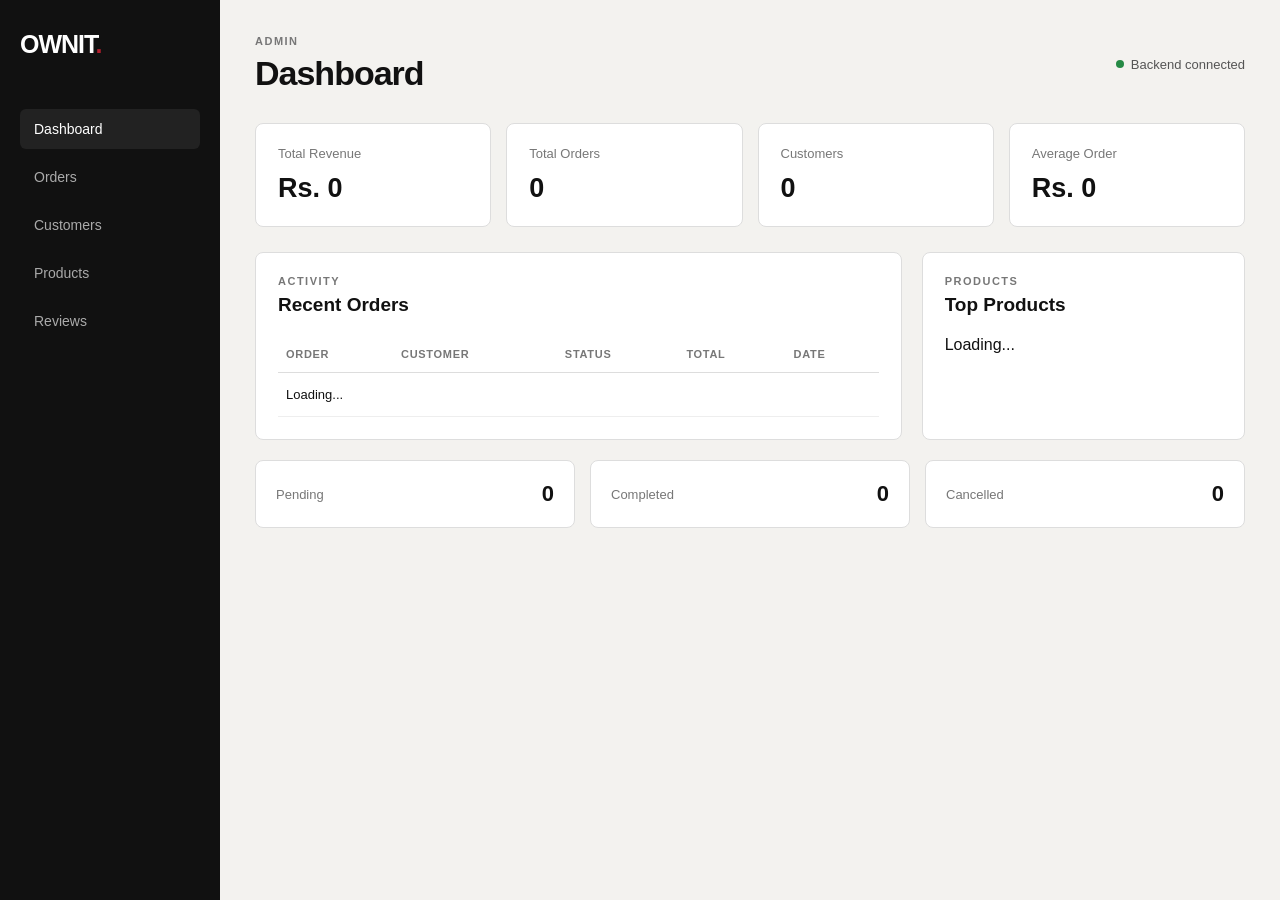
==== admin/index.html @ e1da54a4 "Add Reviews moderation page to admin" ====
<!DOCTYPE html>
<html lang="en">
<head>
    <meta charset="UTF-8">
    <meta name="viewport" content="width=device-width, initial-scale=1.0">
    <title>OwnIt Admin Dashboard</title>
    <meta name="robots" content="noindex">
    <link rel="stylesheet" href="style.css">
</head>
<body>

<div class="sidebar">
    <div class="brand">OWNIT<span>.</span></div>

    <nav>
        <a href="#" class="active">Dashboard</a>
        <a href="orders.html">Orders</a>
        <a href="customers.html">Customers</a>
        <a href="products.html">Products</a>
        <a href="reviews.html">Reviews</a>
    </nav>
</div>

<main class="main">
    <header class="topbar">
        <div>
            <p class="eyebrow">ADMIN</p>
            <h1>Dashboard</h1>
        </div>

        <div class="status">
            <span></span> Backend connected
        </div>
    </header>

    <section class="stats-grid">

        <div class="stat-card">
            <p>Total Revenue</p>
            <h2 id="revenue">Rs. 0</h2>
        </div>

        <div class="stat-card">
            <p>Total Orders</p>
            <h2 id="orders">0</h2>
        </div>

        <div class="stat-card">
            <p>Customers</p>
            <h2 id="customers">0</h2>
        </div>

        <div class="stat-card">
            <p>Average Order</p>
            <h2 id="averageOrder">Rs. 0</h2>
        </div>

    </section>

    <section class="content-grid">

        <div class="panel">
            <div class="panel-header">
                <div>
                    <p class="eyebrow">ACTIVITY</p>
                    <h2>Recent Orders</h2>
                </div>
            </div>

            <div class="table-wrap">
                <table>
                    <thead>
                        <tr>
                            <th>Order</th>
                            <th>Customer</th>
                            <th>Status</th>
                            <th>Total</th>
                            <th>Date</th>
                        </tr>
                    </thead>

                    <tbody id="ordersTable">
                        <tr>
                            <td colspan="5">Loading...</td>
                        </tr>
                    </tbody>
                </table>
            </div>
        </div>

        <div class="panel">
            <div class="panel-header">
                <div>
                    <p class="eyebrow">PRODUCTS</p>
                    <h2>Top Products</h2>
                </div>
            </div>

            <div id="productsList" class="products-list">
                Loading...
            </div>
        </div>

    </section>

    <section class="status-grid">

        <div class="mini-card">
            <span class="label">Pending</span>
            <strong id="pending">0</strong>
        </div>

        <div class="mini-card">
            <span class="label">Completed</span>
            <strong id="completed">0</strong>
        </div>

        <div class="mini-card">
            <span class="label">Cancelled</span>
            <strong id="cancelled">0</strong>
        </div>

    </section>

</main>

<script src="auth.js"></script>
<script src="script.js"></script>
</body>
</html>
---- admin/style.css ----
* {
    box-sizing: border-box;
    margin: 0;
    padding: 0;
}

body {
    font-family: Arial, Helvetica, sans-serif;
    background: #f3f2ef;
    color: #111;
    display: flex;
    min-height: 100vh;
}

.sidebar {
    width: 220px;
    background: #111;
    color: #fff;
    min-height: 100vh;
    padding: 30px 20px;
    position: fixed;
    left: 0;
    top: 0;
    bottom: 0;
}

.brand {
    font-size: 25px;
    font-weight: 800;
    letter-spacing: -1px;
    margin-bottom: 50px;
}

.brand span {
    color: #b21f2d;
}

nav {
    display: flex;
    flex-direction: column;
    gap: 8px;
}

nav a {
    color: #aaa;
    text-decoration: none;
    padding: 12px 14px;
    border-radius: 6px;
    font-size: 14px;
}

nav a:hover,
nav a.active {
    background: #222;
    color: #fff;
}
.main {
    margin-left: 220px;
    width: calc(100% - 220px);
    padding: 35px;
}

.topbar {
    display: flex;
    justify-content: space-between;
    align-items: center;
    margin-bottom: 30px;
}

.eyebrow {
    font-size: 11px;
    font-weight: 700;
    letter-spacing: 1.5px;
    color: #777;
    margin-bottom: 7px;
}

h1 {
    font-size: 34px;
    letter-spacing: -1px;
}

h2 {
    font-size: 19px;
}

.status {
    font-size: 13px;
    color: #555;
    display: flex;
    align-items: center;
    gap: 7px;
}

.status span {
    width: 8px;
    height: 8px;
    background: #258a45;
    border-radius: 50%;
}

.stats-grid {
    display: grid;
    grid-template-columns: repeat(4, 1fr);
    gap: 15px;
    margin-bottom: 25px;
}

.stat-card,
.mini-card,
.panel {
    background: #fff;
    border: 1px solid #ddd;
    border-radius: 8px;
}

.stat-card {
    padding: 22px;
}

.stat-card p {
    color: #777;
    font-size: 13px;
    margin-bottom: 12px;
}

.stat-card h2 {
    font-size: 27px;
}
.content-grid {
    display: grid;
    grid-template-columns: 2fr 1fr;
    gap: 20px;
}

.panel {
    padding: 22px;
    min-width: 0;
}

.panel-header {
    margin-bottom: 20px;
}

.table-wrap {
    overflow-x: auto;
}

table {
    width: 100%;
    border-collapse: collapse;
    font-size: 13px;
}

th {
    text-align: left;
    color: #777;
    font-size: 11px;
    text-transform: uppercase;
    letter-spacing: .7px;
    padding: 12px 8px;
    border-bottom: 1px solid #ddd;
}

td {
    padding: 14px 8px;
    border-bottom: 1px solid #eee;
    white-space: nowrap;
}

.status-badge {
    display: inline-block;
    padding: 5px 9px;
    border-radius: 20px;
    background: #f0eee9;
    font-size: 11px;
    text-transform: capitalize;
}

.products-list {
    display: flex;
    flex-direction: column;
    gap: 15px;
}

.product-row {
    display: flex;
    justify-content: space-between;
    align-items: center;
    padding-bottom: 14px;
    border-bottom: 1px solid #eee;
}
.product-name {
    font-size: 14px;
    font-weight: 600;
}

.product-meta {
    color: #777;
    font-size: 12px;
    margin-top: 4px;
}

.product-revenue {
    font-size: 13px;
    font-weight: 700;
}

.status-grid {
    display: grid;
    grid-template-columns: repeat(3, 1fr);
    gap: 15px;
    margin-top: 20px;
}

.mini-card {
    padding: 20px;
    display: flex;
    justify-content: space-between;
    align-items: center;
}

.label {
    color: #777;
    font-size: 13px;
}

.mini-card strong {
    font-size: 22px;
}

@media (max-width: 1000px) {
    .stats-grid {
        grid-template-columns: repeat(2, 1fr);
    }

    .content-grid {
        grid-template-columns: 1fr;
    }
}

@media (max-width: 700px) {
    .sidebar {
        width: 70px;
        padding: 25px 10px;
    }

    .brand {
        font-size: 0;
        text-align: center;
    }

    .brand::before {
        content: "O";
        font-size: 24px;
    }

    nav a {
        font-size: 0;
        text-align: center;
    }

    .main {
        margin-left: 70px;
        width: calc(100% - 70px);
        padding: 20px;
    }

    .stats-grid {
        grid-template-columns: 1fr;
    }

    .status-grid {
        grid-template-columns: 1fr;
    }
}

.order-row {
    cursor: pointer;
}

.order-row:hover {
    background: #f7f6f3;
}

.hidden {
    display: none;
}

.order-details {
    margin-top: 20px;
}

.order-info {
    display: grid;
    grid-template-columns: 1fr 1fr 1fr;
    gap: 25px;
    margin-bottom: 30px;
}

.order-info p:not(.eyebrow) {
    color: #555;
    font-size: 13px;
    margin-top: 5px;
}

.order-items {
    border-top: 1px solid #ddd;
    padding-top: 20px;
}

.order-item {
    display: flex;
    justify-content: space-between;
    padding: 15px 0;
    border-bottom: 1px solid #eee;
    font-size: 13px;
}

.order-item p {
    color: #777;
    margin-top: 4px;
}

.order-total {
    display: flex;
    justify-content: space-between;
    padding-top: 20px;
    font-size: 16px;
}

@media (max-width: 700px) {
    .order-info {
        grid-template-columns: 1fr;
    }
}

.status-actions { display: flex; flex-wrap: wrap; gap: 6px; margin-top: 10px; }
.status-btn { padding: 6px 10px; border-radius: 8px; border: 1px solid #444; background: transparent; color: inherit; cursor: pointer; text-transform: capitalize; }
.status-btn:disabled { opacity: 0.4; cursor: default; }

#productForm form {
    display: flex;
    flex-direction: column;
    gap: 16px;
    margin-top: 16px;
}

#productForm form label {
    display: flex;
    flex-direction: column;
    gap: 6px;
    font-size: 13px;
    color: #999;
}

#productForm form input:not([type="checkbox"]),
#productForm form textarea {
    padding: 10px 12px;
    border: 1px solid #333;
    border-radius: 6px;
    background: #111;
    color: #fff;
    font-size: 14px;
    width: 100%;
    box-sizing: border-box;
}

#productForm form textarea {
    min-height: 70px;
    resize: vertical;
}

#productForm fieldset {
    border: 1px solid #333;
    border-radius: 6px;
    padding: 12px;
}

#productForm fieldset legend {
    padding: 0 6px;
    font-size: 13px;
    color: #999;
}

.related-check {
    display: flex;
    align-items: center;
    gap: 8px;
    padding: 4px 0;
    font-size: 14px;
    color: #fff;
}

.related-check input {
    width: auto;
}

#imagesList {
    display: flex;
    flex-direction: column;
    gap: 8px;
}

.image-row {
    display: flex;
    gap: 8px;
    align-items: center;
}

.image-row input {
    flex: 1;
}

.image-row button {
    flex-shrink: 0;
}

.form-actions {
    display: flex;
    gap: 12px;
    margin-top: 8px;
}

#addImageBtn {
    align-self: flex-start;
}

#productForm form input:not([type="checkbox"]),
#productForm form textarea {
    background: transparent;
    color: #111;
    border: 1px solid #ccc;
}

.related-check {
    color: #111;
}

.image-thumb {
    width: 48px;
    height: 48px;
    object-fit: cover;
    border-radius: 4px;
    flex-shrink: 0;
}

.image-url-text {
    flex: 1;
    font-size: 12px;
    color: #666;
    word-break: break-all;
}

#uploadStatus {
    font-size: 13px;
    color: #999;
}

.btn-sm { background:#111; color:#fff; border:0; padding:6px 10px; margin:2px; font-size:12px; cursor:pointer; border-radius:4px; }
.btn-sm:hover { background:#333; }
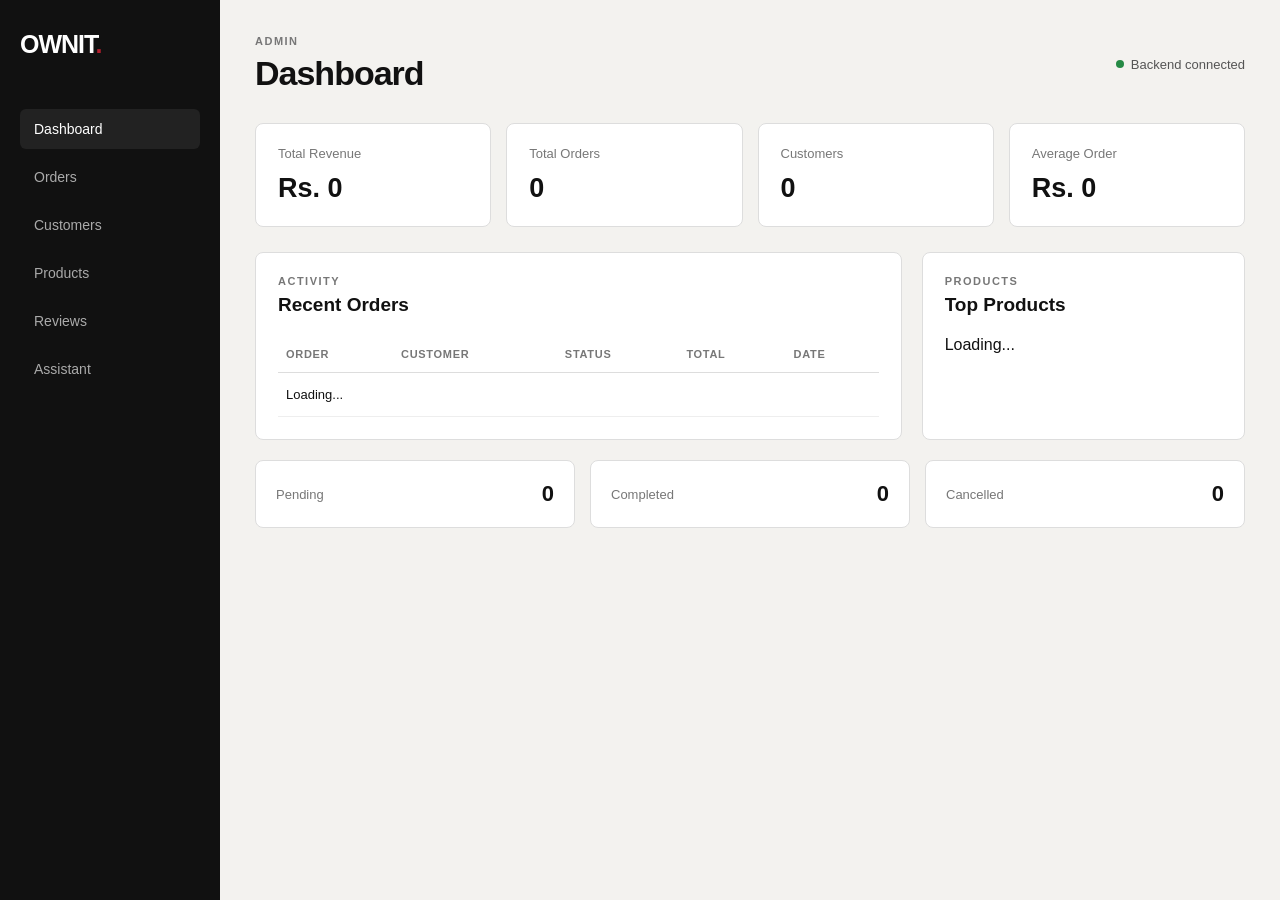
==== commit 402e89ce: "Admin: Assistant page (store settings + conversations)" ====
--- a/admin/index.html
+++ b/admin/index.html
@@ -18,6 +18,7 @@
         <a href="customers.html">Customers</a>
         <a href="products.html">Products</a>
         <a href="reviews.html">Reviews</a>
+        <a href="assistant.html">Assistant</a>
     </nav>
 </div>
 
